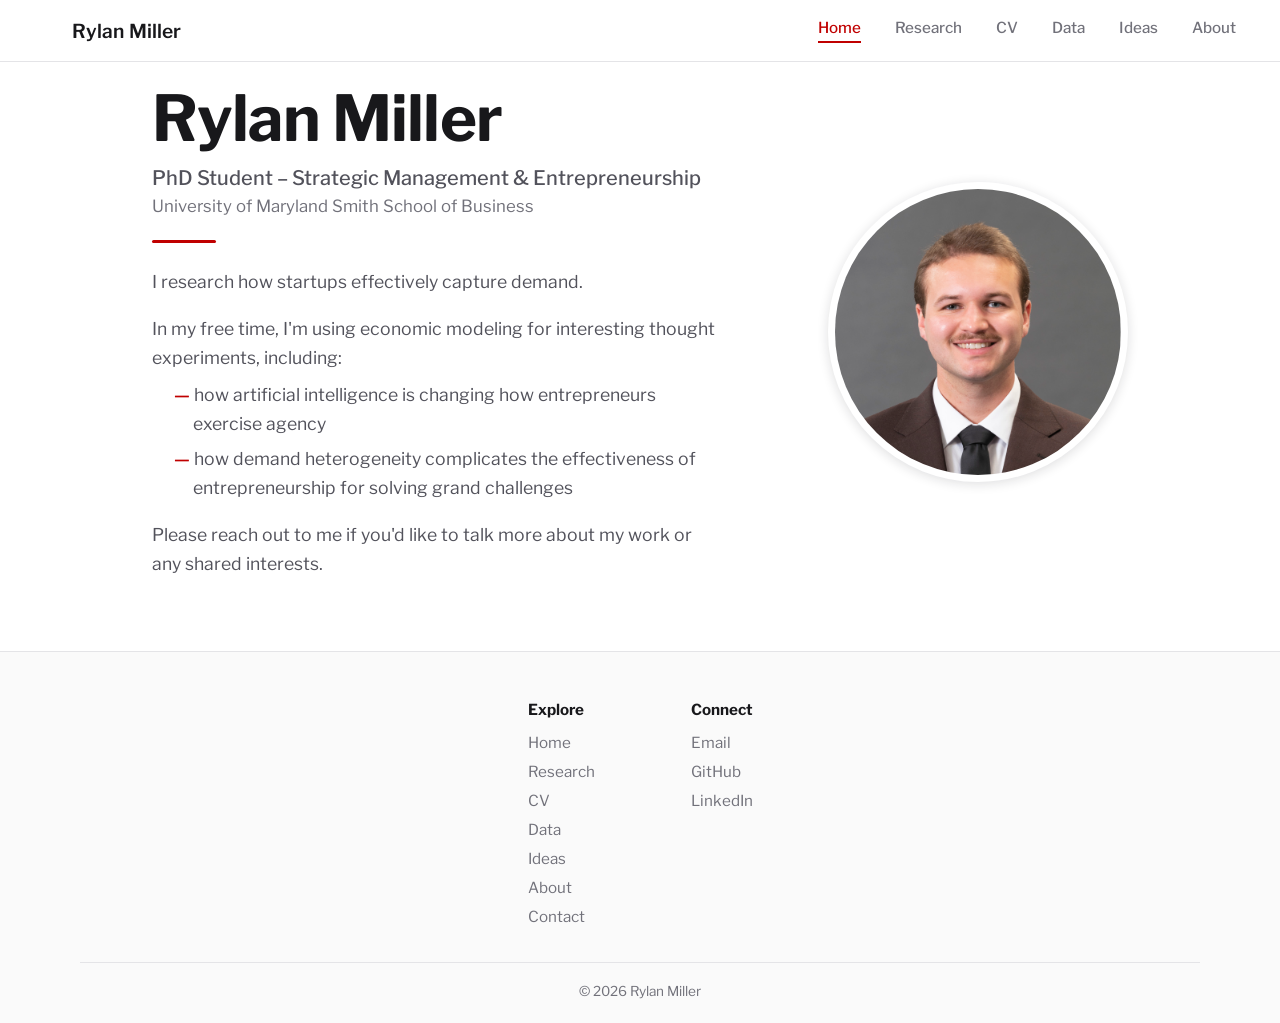
==== index.html @ c8d2438f "Switch to Libre Franklin; CV status lines as sub-bullets (web + PDF)" ====
<!DOCTYPE html>
<html lang="en">
<head>
  <meta charset="UTF-8">
  <meta name="viewport" content="width=device-width, initial-scale=1.0">
  <title>Rylan Miller</title>
  <link rel="preconnect" href="https://fonts.googleapis.com">
  <link rel="preconnect" href="https://fonts.gstatic.com" crossorigin>
  <link href="https://fonts.googleapis.com/css2?family=Libre+Franklin:ital,wght@0,400;0,500;0,600;0,700;1,400;1,500&display=swap" rel="stylesheet">
  <link rel="stylesheet" href="styles.css?v=7">
</head>
<body>
  <header class="site-header">
    <a class="brand" href="index.html">Rylan Miller</a>
    <nav class="nav">
      <a href="index.html" class="active">Home</a>
      <a href="research.html">Research</a>
      <a href="cv.html">CV</a>
      <a href="data.html">Data</a>
      <a href="ideas.html">Ideas</a>
      <a href="about.html">About</a>
    </nav>
  </header>

  <main class="hero">
    <div class="hero-left">
      <h1 class="name">Rylan Miller</h1>
      <div class="title-block">
        <p class="title">PhD Student &ndash; Strategic Management &amp; Entrepreneurship</p>
        <p class="affiliation">University of Maryland Smith School of Business</p>
        <hr class="divider">
      </div>
      <p class="intro">
        I research how startups effectively capture demand.
      </p>
      <p class="intro">In my free time, I'm using economic modeling for interesting thought experiments, including:</p>
      <ul class="intro-list">
        <li>how artificial intelligence is changing how entrepreneurs exercise agency</li>
        <li>how demand heterogeneity complicates the effectiveness of entrepreneurship for solving grand challenges</li>
      </ul>
      <p class="intro">
        Please reach out to me if you'd like to talk more about my work or any shared interests.
      </p>
    </div>

    <div class="hero-right">
      <div class="portrait-ring">
        <img src="assets/headshot.jpg" alt="Portrait of Rylan Miller" class="portrait">
      </div>
    </div>
  </main>

  <footer class="site-footer">
    <div class="footer-inner">
      <nav class="footer-cols" aria-label="Footer">
        <div class="footer-col">
          <h3>Explore</h3>
          <a href="index.html">Home</a>
          <a href="research.html">Research</a>
          <a href="cv.html">CV</a>
          <a href="data.html">Data</a>
          <a href="ideas.html">Ideas</a>
          <a href="about.html">About</a>
          <a href="about.html#contact">Contact</a>
        </div>
        <div class="footer-col">
          <h3>Connect</h3>
          <a href="mailto:rylan@umd.edu">Email</a>
          <a href="https://github.com/rylanmiller25" target="_blank" rel="noopener noreferrer">GitHub</a>
          <a href="https://www.linkedin.com/in/miller-rylan/" target="_blank" rel="noopener noreferrer">LinkedIn</a>
        </div>
      </nav>
    </div>
    <div class="footer-bottom">© 2026 Rylan Miller</div>
  </footer>
</body>
</html>
---- styles.css ----
/* ── Rylan Miller portfolio — light / zinc palette, red accent ────────────── */
/* Zinc grays + the red (#C00000) used in Rylan's slide decks,                 */
/* with Libre Franklin throughout.                                              */
:root {
  --bg:           #ffffff;   /* page background: white */
  --surface:      #fafafa;   /* subtle off-white (zinc-50) */
  --header-bg:    #ffffff;   /* header background */
  --text:         #18181b;   /* primary text (zinc-900) */
  --text-soft:    #52525b;   /* body text (zinc-600) */
  --muted:        #71717a;   /* muted text (zinc-500) */
  --border:       #e4e4e7;   /* hairline dividers / borders (zinc-200) */

  --accent:       #c00000;   /* slide-deck red, legible on white */
  --accent-hover: #8f0000;   /* deep red for hover */
  --accent-soft:  #fbeaea;   /* pale red tint */

  --font-head:  "Libre Franklin", "Helvetica Neue", Helvetica, Arial, sans-serif;
  --font-body:  "Libre Franklin", "Helvetica Neue", Helvetica, Arial, sans-serif;
}

* { margin: 0; padding: 0; box-sizing: border-box; }
html, body { height: 100%; }

body {
  background: var(--bg);
  color: var(--text);
  font-family: var(--font-body);
  -webkit-font-smoothing: antialiased;
  display: flex;
  flex-direction: column;
  min-height: 100vh;
}

/* ── header ────────────────────────────────────────────────────────────────── */
.site-header {
  background: var(--header-bg);
  border-bottom: 1px solid var(--border);
  display: flex;
  align-items: center;
  justify-content: space-between;
  padding: 18px 44px;
  margin-bottom: 24px;       /* space between the header and the body */
}

.brand {
  color: var(--text);
  text-decoration: none;
  font-family: var(--font-head);
  font-size: 1.2rem;
  font-weight: 600;
  letter-spacing: 0.005em;
  padding-left: 28px;          /* indented a little from the far left */
}

.nav {
  display: flex;
  gap: 34px;
}

.nav a {
  color: var(--muted);
  text-decoration: none;
  font-size: 0.95rem;
  font-weight: 500;
  padding-bottom: 4px;
  border-bottom: 2px solid transparent;
  transition: color 0.15s ease, border-color 0.15s ease;
}

.nav a:hover { color: var(--accent); }

.nav a.active {
  color: var(--accent);
  border-bottom-color: var(--accent);   /* red underline on the current page */
}

/* ── hero (homepage body) ──────────────────────────────────────────────────── */
.hero {
  flex: 1;
  width: 100%;
  max-width: 1120px;
  margin: 0 auto;
  padding: 0 72px;
  display: flex;
  align-items: center;
  justify-content: space-between;
  gap: 72px;
}

.hero-left { max-width: 640px; }

.name {
  font-family: var(--font-head);
  font-size: 3.95rem;
  font-weight: 700;
  letter-spacing: -0.015em;
  line-height: 1.05;
  color: var(--text);
}

.title-block { width: fit-content; }

.title {
  margin-top: 14px;
  font-family: var(--font-body);
  font-size: 1.25rem;
  font-weight: 500;
  white-space: nowrap;
  color: var(--text-soft);
}

.affiliation {
  margin-top: 6px;
  font-family: var(--font-body);
  font-size: 1.05rem;
  font-weight: 400;
  white-space: nowrap;
  color: var(--muted);
}

.divider {
  border: none;
  height: 3px;
  width: 64px;                 /* short accent rule */
  background: var(--accent);
  border-radius: 2px;
  margin: 24px 0;
}

.intro {
  font-size: 1.1rem;
  line-height: 1.65;
  font-weight: 400;
  color: var(--text-soft);
  max-width: 565px;
  text-wrap: pretty;        /* avoid 1–3 word orphan lines */
}

.intro + .intro { margin-top: 18px; }

.intro-list {
  list-style: none;
  margin-top: 8px;
  padding-left: 1.25em;         /* very slight indent of the bullets */
  font-size: 1.1rem;
  line-height: 1.65;
  color: var(--text-soft);
  max-width: 565px;
  text-wrap: pretty;        /* avoid 1–3 word orphan lines */
}

.intro-list li {
  padding-left: 1.1em;
  text-indent: -1.1em;          /* hanging indent: marker at left edge */
}

.intro-list li::before {
  content: "—  ";
  color: var(--accent);         /* blue marker */
  font-weight: 600;
}

.intro-list li + li { margin-top: 6px; }

.intro-list + .intro { margin-top: 18px; }

/* ── portrait ──────────────────────────────────────────────────────────────── */
.hero-right { flex-shrink: 0; }

.portrait-ring {
  width: 300px;
  height: 300px;
  border-radius: 50%;
  border: 7px solid #ffffff;         /* white ring */
  overflow: hidden;
  background: #ffffff;
  box-shadow: 0 2px 12px rgba(24, 24, 27, 0.14);  /* soft shadow so a white ring reads on white */
}

.portrait {
  width: 100%;
  height: 100%;
  object-fit: cover;
  object-position: center 22%;       /* center the face vertically */
  transform: scale(1.05) translateX(-2.5%);  /* nudge portrait left a touch */
  display: block;
}

/* ── inner pages (about, contact) ──────────────────────────────────────────── */
.page {
  flex: 1;
  width: 100%;
  max-width: 1120px;
  margin: 0 auto;
  padding: 60px 52px;
}

.page-title {
  display: inline-block;
  font-family: var(--font-head);
  font-size: 2.6rem;
  font-weight: 700;
  letter-spacing: -0.015em;
  line-height: 1.1;
  color: var(--text);
  padding-bottom: 10px;
  border-bottom: 4px solid var(--accent);   /* thick red underline */
}

.page-lead {
  margin-top: 14px;
  font-size: 1.15rem;
  line-height: 1.6;
  color: var(--text-soft);
  max-width: 760px;
  text-wrap: pretty;        /* avoid 1–3 word orphan lines */
}

/* prose (about) */
.prose { margin-top: 28px; }
.prose p {
  font-size: 1.1rem;
  line-height: 1.7;
  color: var(--text-soft);
  max-width: 760px;
  text-wrap: pretty;        /* avoid 1–3 word orphan lines */
}
.prose p + p { margin-top: 18px; }
.prose ul {
  margin-top: 14px;
  padding-left: 1.25em;
  list-style: none;
  max-width: 760px;
}
.prose li {
  font-size: 1.1rem;
  line-height: 1.65;
  color: var(--text-soft);
  padding-left: 1.1em;
  text-indent: -1.1em;
  text-wrap: pretty;
}
.prose li::before { content: "—  "; color: var(--accent); font-weight: 600; }
.prose li + li { margin-top: 6px; }

.prose a {
  color: var(--accent);
  text-decoration: underline;
  text-underline-offset: 2px;
  transition: color 0.15s ease;
}
.prose a:hover { color: var(--accent-hover); }

/* contact links with icons */
.contact-list {
  margin-top: 40px;
  display: flex;
  flex-direction: column;
  gap: 18px;
}

.contact-link {
  display: inline-flex;
  align-items: center;
  gap: 16px;
  text-decoration: none;
  width: fit-content;
}

.contact-icon {
  width: 48px;
  height: 48px;
  border-radius: 50%;
  border: 1px solid var(--border);
  background: #ffffff;
  display: flex;
  align-items: center;
  justify-content: center;
  color: var(--text-soft);
  flex-shrink: 0;
  transition: border-color 0.15s ease, background 0.15s ease, color 0.15s ease;
}

.contact-icon svg { width: 22px; height: 22px; fill: currentColor; display: block; }

.contact-label {
  font-size: 1.05rem;
  font-weight: 600;
  color: var(--text);
  transition: color 0.15s ease;
}

.contact-label .sub {
  display: block;
  font-size: 0.9rem;
  font-weight: 400;
  color: var(--muted);
  transition: color 0.15s ease;
}

.contact-link:hover .contact-icon {
  border-color: var(--accent);
  background: var(--accent-soft);
  color: var(--accent);
}

.contact-link:hover .contact-label,
.contact-link:hover .contact-label .sub { color: var(--accent); }

/* single-line handle (keeps each contact link on one line) */
.contact-handle {
  font-size: 0.85rem;
  font-weight: 500;
  color: var(--text-soft);
  white-space: nowrap;
  transition: color 0.15s ease;
}
.contact-link:hover .contact-handle { color: var(--accent); }

/* about page: long red rule + left contact rail + right body */
.section-rule {
  border: none;
  height: 2px;
  background: var(--accent);              /* long red line */
  width: 100%;                            /* spans the full row, ending flush with the photo */
  margin: 0 0 40px 0;
}

.about-cols {
  display: flex;
  align-items: stretch;
}

.contact-aside {
  flex: 0 0 330px;
  background: #f4f4f5;                 /* light gray (zinc-100) */
  border-right: 2px solid #d4d4d8;     /* hard outline separating contact from body */
  padding: 26px 28px;
}
.about-body {
  flex: 1;
  max-width: 760px;
  padding-left: 48px;
}

/* About text + photo side by side inside the body column */
.about-body {
  display: flex;
  align-items: stretch;            /* photo column matches the text column's height */
  gap: 36px;
}
.about-text { flex: 1; min-width: 0; }
.about-photo {
  flex: 0 0 340px;
  margin: 0;
}
.about-photo img {
  display: block;
  width: 100%;
  height: 100%;
  object-fit: cover;               /* fill the column; trims night sky off the top first */
  object-position: 50% 100%;
  border-radius: 10px;
  box-shadow: 0 6px 20px rgba(24, 24, 27, 0.14);
}

/* compact contact rail on the About page */
.contact-aside { flex-basis: 250px; padding: 22px 22px; }
.contact-aside .contact-heading { font-size: 1.3rem; padding-bottom: 5px; }
.contact-aside .contact-list { margin-top: 18px; gap: 12px; }
.contact-aside .contact-link { gap: 10px; }
.contact-aside .contact-icon { width: 34px; height: 34px; }
.contact-aside .contact-icon svg { width: 16px; height: 16px; }
.contact-aside .contact-handle { font-size: 0.78rem; }

/* not enough room for three columns: photo drops under the text */
@media (max-width: 1080px) {
  .about-body { flex-direction: column; gap: 28px; }
  .about-photo { flex: none; width: 100%; max-width: 360px; margin: 0; }
  .about-photo img { height: auto; aspect-ratio: 4 / 5; }
}

.contact-heading {
  display: inline-block;
  font-family: var(--font-head);
  font-size: 1.6rem;
  font-weight: 700;
  letter-spacing: -0.01em;
  color: var(--text);
  padding-bottom: 7px;
  border-bottom: 3px solid var(--accent);   /* slightly thinner red underline */
}

.contact-aside .contact-list { margin-top: 22px; }
.contact-aside .contact-label .sub { font-size: 0.82rem; word-break: break-word; }

/* ── footer (all pages) ────────────────────────────────────────────────────── */
.site-footer {
  background: var(--surface);
  border-top: 1px solid var(--border);
  padding: 48px 44px 24px;
  margin-top: 72px;          /* always keep space between body content and footer */
}

.footer-inner {
  max-width: 1120px;
  margin: 0 auto;
  display: flex;
  justify-content: center;
  gap: 48px;
  flex-wrap: wrap;
}

.footer-brand { max-width: 300px; }

.footer-name {
  font-family: var(--font-head);
  font-size: 1.2rem;
  font-weight: 700;
  color: var(--text);
}

.footer-tag {
  margin-top: 8px;
  color: var(--muted);
  font-size: 0.92rem;
  line-height: 1.55;
}

.footer-cols {
  display: flex;
  gap: 96px;
  justify-content: center;
  flex-wrap: wrap;
}

.footer-col {
  display: flex;
  flex-direction: column;
  gap: 10px;
}

.footer-col h3 {
  font-size: 0.95rem;
  font-weight: 700;            /* category in bold */
  color: var(--text);
  margin-bottom: 4px;
}

.footer-col a {
  color: var(--muted);
  text-decoration: none;
  font-size: 0.95rem;
  transition: color 0.15s ease;
}
.footer-col a:hover { color: var(--accent); }

.footer-bottom {
  max-width: 1120px;
  margin: 36px auto 0;
  padding-top: 20px;
  border-top: 1px solid var(--border);
  color: var(--muted);
  font-size: 0.85rem;
  text-align: center;
}

/* ── CV page ───────────────────────────────────────────────────────────────── */
.cv { max-width: 880px; }
.cv-head {
  display: flex;
  align-items: flex-end;
  justify-content: space-between;
  gap: 20px;
  flex-wrap: wrap;
  margin-bottom: 12px;
}
.cv-download {
  display: inline-flex;
  align-items: center;
  gap: 8px;
  padding: 10px 18px;
  border: 1.5px solid var(--accent);
  border-radius: 8px;
  color: var(--accent);
  font-size: 0.95rem;
  font-weight: 600;
  text-decoration: none;
  transition: background 0.15s ease, color 0.15s ease;
}
.cv-download svg { width: 18px; height: 18px; }
.cv-download:hover { background: var(--accent); color: #ffffff; }

.cv-section { margin-top: 40px; }
.cv-section h2 {
  font-family: var(--font-head);
  font-size: 1.45rem;
  font-weight: 600;
  color: var(--text);
  padding-bottom: 8px;
  border-bottom: 1px solid var(--border);
  margin-bottom: 16px;
}
.cv-row {
  display: flex;
  justify-content: space-between;
  align-items: baseline;
  gap: 24px;
  font-size: 1.02rem;
  line-height: 1.6;
  color: var(--text-soft);
}
.cv-row + .cv-row, .cv-sub + .cv-row { margin-top: 14px; }
.cv-row strong, .cv-line strong { color: var(--text); font-weight: 600; }
.cv-date { flex-shrink: 0; color: var(--muted); font-size: 0.95rem; white-space: nowrap; }
.cv-sub {
  margin-top: 6px;
  padding-left: 16px;
  font-size: 1rem;
  line-height: 1.55;
  color: var(--text-soft);
}
.cv-line {
  font-size: 1.02rem;
  line-height: 1.6;
  color: var(--text-soft);
}
.cv-line + .cv-line { margin-top: 10px; }
.cv-list {
  list-style: none;
  counter-reset: cv;
}
.cv-list li {
  counter-increment: cv;
  position: relative;
  padding-left: 2.2em;
  font-size: 1.02rem;
  line-height: 1.6;
  color: var(--text-soft);
  text-wrap: pretty;
}
.cv-list li + li { margin-top: 12px; }
.cv-list li::before {
  content: "[" counter(cv) "]";
  position: absolute;
  left: 0;
  color: var(--accent);
  font-weight: 600;
}
/* status line under each paper: small indented bullet */
.cv-list .cv-status { list-style: none; margin-top: 4px; padding-left: 1.1em; }
.cv-list .cv-status li {
  counter-increment: none;
  padding-left: 1em;
  font-size: 0.96rem;
  color: var(--muted);
}
.cv-list .cv-status li::before {
  content: "•";
  left: 0;
  color: var(--muted);
  font-weight: 400;
}
.cv-list .cv-status li + li { margin-top: 2px; }

@media (max-width: 600px) {
  .cv-row { flex-direction: column; gap: 2px; }
}

/* ── portfolio project grid ────────────────────────────────────────────────── */
.portfolio-headline {
  font-family: var(--font-head);
  font-size: 2.6rem;
  font-weight: 700;
  letter-spacing: -0.02em;
  line-height: 1.12;
  color: var(--text);
  text-align: center;
  text-wrap: balance;                 /* balanced headline, no hangers */
  max-width: 720px;
  margin: 0 auto 48px;
}

.project-grid {
  max-width: 760px;
  margin: 0 auto;
  display: grid;
  grid-template-columns: repeat(2, 1fr);
  gap: 32px;
}

.project-card {
  aspect-ratio: 1 / 1;
  border: 1.5px solid #18181b;        /* thin black outline (unhovered) */
  border-radius: 16px;
  padding: 30px;
  background: #ffffff;
  display: flex;
  flex-direction: column;
  justify-content: center;
  text-decoration: none;
  transition: transform 0.18s ease, box-shadow 0.18s ease;
}

.project-card:hover {
  transform: scale(1.03);             /* grow slightly */
  box-shadow: 0 0 0 2.5px #18181b,    /* thicker black highlight */
              0 10px 28px rgba(0, 0, 0, 0.12);
}

.project-icon {
  width: 54px;
  height: 54px;
  margin-bottom: 18px;
}
.project-icon svg { width: 100%; height: 100%; display: block; }

.project-name {
  font-family: var(--font-head);
  font-size: 1.7rem;
  font-weight: 700;
  color: #18181b;                     /* black */
  letter-spacing: -0.01em;
  text-wrap: pretty;
}

.project-rule {
  display: block;
  width: 52px;
  height: 3px;
  background: var(--accent);          /* red line between title and blurb */
  border-radius: 2px;
  margin: 14px 0 16px;
}

.project-blurb {
  font-size: 0.98rem;
  line-height: 1.55;
  color: var(--text-soft);
  text-wrap: pretty;                  /* no hangers */
}

/* ── project subpage: explainer card with Non-technical / Technical toggle ──── */
.explainer {
  max-width: 860px;
  margin: 32px auto 0;                 /* space between the page title and the card */
  background: #f4f4f5;                 /* slightly darker than the white page */
  border: 1px solid var(--border);
  border-radius: 20px;
  overflow: hidden;                    /* clip the toggle corners to the rounded card */
}

/* hidden radios drive the toggle (CSS-only, no JS) */
.explainer > input { position: absolute; opacity: 0; pointer-events: none; }

.explainer-toggle { display: flex; }

.toggle-half {
  flex: 1;
  text-align: center;
  padding: 15px 12px;
  font-size: 1rem;
  font-weight: 600;
  color: var(--text-soft);
  background: #e4e4e7;                 /* non-toggled half (lighter) */
  cursor: pointer;
  user-select: none;
  transition: background 0.15s ease, color 0.15s ease;
}
.toggle-half + .toggle-half { border-left: 1px solid #d4d4d8; }

/* toggled (active) half: darker, brand red */
#mode-nontech:checked ~ .explainer-toggle label[for="mode-nontech"],
#mode-tech:checked ~ .explainer-toggle label[for="mode-tech"] {
  background: rgba(63, 63, 70, 0.78);  /* dark grey active half, more see-through */
  color: #ffffff;
}

.explainer-body { padding: 32px 36px 36px; }

/* show the panel whose radio is checked */
.explainer .panel { display: none; }
#mode-nontech:checked ~ .explainer-body .panel-nontech { display: block; }
#mode-tech:checked ~ .explainer-body .panel-tech { display: block; }

.panel p {
  font-size: 1.1rem;
  line-height: 1.7;
  color: var(--text-soft);
  max-width: 720px;
  text-wrap: pretty;
}
.panel p + p { margin-top: 16px; }

.explainer-body a {
  color: var(--accent);
  text-decoration: underline;
  text-underline-offset: 2px;
  transition: color 0.15s ease;
}
.explainer-body a:hover { color: var(--accent-hover); }

.formula {
  font-family: ui-monospace, "SF Mono", Menlo, monospace;
  font-size: 0.95rem;
  color: var(--text);
}

/* figure block (technical panel) */
.figure { margin-top: 26px; max-width: 720px; }
.figure img {
  display: block;
  width: 100%;
  height: auto;
  border: 1px solid var(--border);
  border-radius: 12px;
  background: #ffffff;
}
.figure figcaption {
  margin-top: 10px;
  font-size: 0.92rem;
  line-height: 1.5;
  color: #3f3f46;                      /* darker than before, for readability */
  text-wrap: pretty;
}

/* shared results/figures (always visible, regardless of toggle) */
.explainer-figures {
  margin-top: 30px;
  padding-top: 26px;
  border-top: 1px solid #e0e0e3;
}
.figures-heading {
  display: inline-block;
  font-family: var(--font-head);
  font-size: 1.2rem;
  font-weight: 700;
  color: var(--text);
  padding-bottom: 6px;
  border-bottom: 3px solid var(--accent);
}
.figures-link { margin-top: 22px; }
.figures-link a { font-weight: 500; }

/* subpage back link spacing */
.back-nav { margin-top: 0; margin-bottom: 16px; }   /* sit closer under the header */

/* subpage section heading + numbered steps */
.subhead {
  display: inline-block;
  font-family: var(--font-head);
  font-size: 1.35rem;
  font-weight: 700;
  color: var(--text);
  padding-bottom: 6px;
  border-bottom: 3px solid var(--accent);
  margin-top: 40px;
}
.steps {
  margin-top: 18px;
  padding-left: 0;
  list-style: none;
  counter-reset: step;
  max-width: 720px;
}
.steps li {
  position: relative;
  padding-left: 46px;
  margin-bottom: 16px;
  font-size: 1.08rem;
  line-height: 1.55;
  color: var(--text-soft);
  text-wrap: pretty;
}
.steps li::before {
  counter-increment: step;
  content: counter(step);
  position: absolute;
  left: 0;
  top: -2px;
  width: 30px;
  height: 30px;
  border-radius: 50%;
  background: var(--accent-soft);
  color: var(--accent);
  font-weight: 700;
  font-size: 0.95rem;
  display: flex;
  align-items: center;
  justify-content: center;
}

/* ── beta overview cards ──────────────────────────────────────────────────── */
.beta-cards {
  display: grid;
  grid-template-columns: repeat(2, 1fr);
  gap: 24px;
  margin-top: 32px;
  max-width: 760px;
}

.beta-card {
  border: 1.5px solid var(--border);
  border-radius: 16px;
  padding: 28px;
  background: #ffffff;
  text-decoration: none;
  display: flex;
  flex-direction: column;
  gap: 10px;
  transition: border-color 0.15s ease, box-shadow 0.15s ease;
}

.beta-card:hover {
  border-color: var(--accent);
  box-shadow: 0 4px 16px rgba(192, 0, 0, 0.1);
}

.beta-card-label {
  font-size: 0.78rem;
  font-weight: 700;
  letter-spacing: 0.08em;
  text-transform: uppercase;
  color: var(--accent);
}

.beta-card-title {
  font-family: var(--font-head);
  font-size: 1.3rem;
  font-weight: 700;
  color: var(--text);
  letter-spacing: -0.01em;
}

.beta-card-desc {
  font-size: 0.97rem;
  line-height: 1.55;
  color: var(--text-soft);
  text-wrap: pretty;
}

/* ── setup form ──────────────────────────────────────────────────────────── */
.setup-form {
  margin-top: 32px;
  max-width: 640px;
}

.form-group { margin-top: 22px; }

.form-label {
  display: block;
  font-size: 0.92rem;
  font-weight: 600;
  color: var(--text);
  margin-bottom: 7px;
}

.form-hint {
  display: block;
  font-size: 0.83rem;
  color: var(--muted);
  margin-top: -4px;
  margin-bottom: 7px;
}

.form-input,
.form-select,
.form-textarea {
  width: 100%;
  padding: 10px 14px;
  background: #ffffff;
  border: 1.5px solid var(--border);
  border-radius: 8px;
  font-family: var(--font-body);
  font-size: 0.97rem;
  color: var(--text);
  outline: none;
  transition: border-color 0.15s ease;
  appearance: none;
  -webkit-appearance: none;
}

.form-input:focus,
.form-select:focus,
.form-textarea:focus { border-color: var(--accent); }

.form-textarea {
  resize: vertical;
  min-height: 80px;
  line-height: 1.55;
}

.form-select-wrap { position: relative; }

.form-select-wrap::after {
  content: "▾";
  position: absolute;
  right: 14px;
  top: 50%;
  transform: translateY(-50%);
  color: var(--muted);
  pointer-events: none;
  font-size: 0.9rem;
}

.form-row {
  display: grid;
  grid-template-columns: 1fr 1fr;
  gap: 16px;
}

.radio-group {
  display: flex;
  gap: 12px;
  margin-top: 2px;
}

.radio-option {
  flex: 1;
  border: 1.5px solid var(--border);
  border-radius: 8px;
  padding: 10px 14px;
  display: flex;
  align-items: center;
  gap: 8px;
  font-size: 0.95rem;
  color: var(--text-soft);
  cursor: default;
}

.radio-option.selected {
  border-color: var(--accent);
  background: var(--accent-soft);
  color: var(--accent);
  font-weight: 600;
}

.radio-dot {
  width: 16px;
  height: 16px;
  border-radius: 50%;
  border: 2px solid currentColor;
  flex-shrink: 0;
  display: flex;
  align-items: center;
  justify-content: center;
}

.radio-option.selected .radio-dot::after {
  content: "";
  display: block;
  width: 8px;
  height: 8px;
  border-radius: 50%;
  background: var(--accent);
}

.form-actions {
  margin-top: 36px;
  display: flex;
  align-items: center;
  gap: 16px;
}

.btn-primary {
  padding: 12px 28px;
  background: var(--accent);
  color: #ffffff;
  border: none;
  border-radius: 8px;
  font-family: var(--font-body);
  font-size: 1rem;
  font-weight: 600;
  cursor: pointer;
  transition: background 0.15s ease;
}

.btn-primary:hover { background: var(--accent-hover); }

.btn-secondary {
  padding: 12px 20px;
  background: transparent;
  color: var(--text-soft);
  border: 1.5px solid var(--border);
  border-radius: 8px;
  font-family: var(--font-body);
  font-size: 1rem;
  font-weight: 500;
  cursor: pointer;
}

/* ── presence candidate / deck view ─────────────────────────────────────── */
.candidate-banner {
  background: var(--surface);
  border: 1px solid var(--border);
  border-radius: 12px;
  padding: 16px 22px;
  display: flex;
  align-items: center;
  justify-content: space-between;
  gap: 24px;
  margin-top: 28px;
  max-width: 900px;
}

.candidate-context {
  font-size: 0.93rem;
  color: var(--text-soft);
  line-height: 1.5;
}

.candidate-context strong {
  color: var(--text);
  font-weight: 600;
}

.countdown {
  display: flex;
  align-items: center;
  gap: 10px;
  background: var(--accent-soft);
  border: 1.5px solid var(--accent);
  border-radius: 8px;
  padding: 8px 16px;
  flex-shrink: 0;
}

.countdown-label {
  font-size: 0.8rem;
  font-weight: 700;
  color: var(--accent);
  text-transform: uppercase;
  letter-spacing: 0.06em;
}

.countdown-time {
  font-family: ui-monospace, "SF Mono", Menlo, monospace;
  font-size: 1.4rem;
  font-weight: 700;
  color: var(--accent);
  letter-spacing: 0.03em;
}

.slide-deck {
  margin-top: 28px;
  max-width: 900px;
}

.slide {
  border: 1.5px solid var(--border);
  border-radius: 14px;
  background: #ffffff;
  overflow: hidden;
  margin-bottom: 20px;
}

.slide-header {
  background: var(--text);
  padding: 10px 22px;
  display: flex;
  align-items: center;
  justify-content: space-between;
}

.slide-num {
  font-size: 0.76rem;
  font-weight: 600;
  color: rgba(255,255,255,0.5);
  letter-spacing: 0.08em;
  text-transform: uppercase;
}

.slide-tag {
  font-size: 0.73rem;
  font-weight: 700;
  color: var(--accent);
  letter-spacing: 0.06em;
  text-transform: uppercase;
}

.slide-body { padding: 28px 32px 32px; }

.slide-title {
  font-family: var(--font-head);
  font-size: 1.45rem;
  font-weight: 700;
  color: var(--text);
  letter-spacing: -0.01em;
  margin-bottom: 16px;
  text-wrap: pretty;
}

.slide-body p {
  font-size: 1rem;
  line-height: 1.6;
  color: var(--text-soft);
  text-wrap: pretty;
}

.slide-body ul {
  list-style: none;
  padding-left: 0;
  margin-top: 10px;
}

.slide-body ul li {
  padding-left: 1.2em;
  text-indent: -1.2em;
  font-size: 1rem;
  line-height: 1.6;
  color: var(--text-soft);
  text-wrap: pretty;
}

.slide-body ul li + li { margin-top: 6px; }

.slide-body ul li::before {
  content: "— ";
  color: var(--accent);
  font-weight: 600;
}

.slide-cols {
  display: grid;
  grid-template-columns: 1fr 1fr;
  gap: 20px;
  margin-top: 14px;
}

.slide-col-head {
  font-size: 0.82rem;
  font-weight: 700;
  text-transform: uppercase;
  letter-spacing: 0.07em;
  color: var(--accent);
  margin-bottom: 8px;
}

.slide-highlight {
  background: var(--accent-soft);
  border-left: 3px solid var(--accent);
  padding: 12px 16px;
  border-radius: 0 8px 8px 0;
  margin-top: 14px;
}

.slide-highlight p {
  font-size: 1rem !important;
  font-weight: 600;
  color: var(--text) !important;
}

.record-panel {
  margin-top: 36px;
  max-width: 900px;
  border: 2px dashed var(--border);
  border-radius: 14px;
  padding: 40px 32px;
  display: flex;
  flex-direction: column;
  align-items: center;
  gap: 14px;
  background: var(--surface);
  text-align: center;
}

.record-icon {
  width: 52px;
  height: 52px;
  background: var(--accent-soft);
  border-radius: 50%;
  display: flex;
  align-items: center;
  justify-content: center;
}

.record-icon svg {
  width: 26px;
  height: 26px;
  stroke: var(--accent);
  fill: none;
  stroke-width: 2;
  stroke-linecap: round;
  stroke-linejoin: round;
}

.record-title {
  font-family: var(--font-head);
  font-size: 1.2rem;
  font-weight: 700;
  color: var(--text);
}

.record-desc {
  font-size: 0.95rem;
  line-height: 1.55;
  color: var(--text-soft);
  max-width: 420px;
  text-wrap: pretty;
}

.record-btn {
  margin-top: 6px;
  padding: 12px 32px;
  background: var(--accent);
  color: #ffffff;
  border: none;
  border-radius: 8px;
  font-family: var(--font-body);
  font-size: 1rem;
  font-weight: 600;
  cursor: not-allowed;
  opacity: 0.6;
}

/* ── panel exam screen ───────────────────────────────────────────────────── */
.exam-screen {
  flex: 1;
  display: flex;
  align-items: stretch;
}

.exam-main {
  flex: 1;
  padding: 36px 40px 48px;
  background: var(--bg);
  border-right: 1px solid var(--border);
  min-height: 600px;
}

.exam-meta {
  font-size: 0.8rem;
  font-weight: 600;
  text-transform: uppercase;
  letter-spacing: 0.08em;
  color: var(--muted);
  margin-bottom: 20px;
}

.exam-meta span { color: var(--accent); }

.exam-question-box {
  background: var(--surface);
  border: 1px solid var(--border);
  border-radius: 12px;
  padding: 22px 26px;
  margin-bottom: 28px;
}

.exam-question-label {
  font-size: 0.78rem;
  font-weight: 700;
  text-transform: uppercase;
  letter-spacing: 0.08em;
  color: var(--muted);
  margin-bottom: 12px;
}

.exam-question-text {
  font-size: 1.02rem;
  line-height: 1.65;
  color: var(--text);
  text-wrap: pretty;
}

.exam-answer-label {
  font-size: 0.78rem;
  font-weight: 700;
  text-transform: uppercase;
  letter-spacing: 0.08em;
  color: var(--muted);
  margin-bottom: 10px;
}

.exam-textarea {
  width: 100%;
  min-height: 220px;
  border: 1.5px solid var(--border);
  border-radius: 10px;
  padding: 14px 16px;
  font-family: var(--font-body);
  font-size: 0.97rem;
  line-height: 1.65;
  color: var(--text);
  background: #ffffff;
  resize: vertical;
  outline: none;
}

.exam-textarea:focus { border-color: var(--accent); }

.exam-footer {
  margin-top: 20px;
  display: flex;
  justify-content: flex-end;
  gap: 12px;
}

/* chat panel */
.chat-panel {
  flex: 0 0 360px;
  display: flex;
  flex-direction: column;
  background: var(--surface);
  min-height: 600px;
}

.chat-panel-header {
  padding: 15px 18px;
  background: #ffffff;
  border-bottom: 1px solid var(--border);
  display: flex;
  align-items: center;
  gap: 10px;
}

.chat-panel-title {
  font-size: 0.9rem;
  font-weight: 700;
  color: var(--text);
}

.chat-panel-badge {
  font-size: 0.71rem;
  font-weight: 700;
  letter-spacing: 0.06em;
  text-transform: uppercase;
  color: var(--accent);
  background: var(--accent-soft);
  padding: 2px 8px;
  border-radius: 99px;
}

.chat-messages {
  flex: 1;
  padding: 16px;
  display: flex;
  flex-direction: column;
  gap: 14px;
}

.chat-msg { display: flex; flex-direction: column; gap: 4px; }

.chat-msg-role {
  font-size: 0.71rem;
  font-weight: 700;
  text-transform: uppercase;
  letter-spacing: 0.07em;
  color: var(--muted);
}

.chat-msg.user .chat-msg-role { color: var(--accent); }

.chat-bubble {
  padding: 10px 14px;
  border-radius: 10px;
  font-size: 0.9rem;
  line-height: 1.55;
  color: var(--text);
  text-wrap: pretty;
}

.chat-msg.user .chat-bubble {
  background: var(--accent-soft);
  border: 1px solid rgba(192, 0, 0, 0.2);
}

.chat-msg.ai .chat-bubble {
  background: #ffffff;
  border: 1px solid var(--border);
}

.chat-input-area {
  padding: 12px 14px;
  background: #ffffff;
  border-top: 1px solid var(--border);
  display: flex;
  gap: 8px;
  align-items: center;
}

.chat-input {
  flex: 1;
  border: 1.5px solid var(--border);
  border-radius: 8px;
  padding: 9px 12px;
  font-family: var(--font-body);
  font-size: 0.88rem;
  color: var(--text);
  background: #ffffff;
  outline: none;
}

.chat-send-btn {
  width: 34px;
  height: 34px;
  background: var(--accent);
  border: none;
  border-radius: 8px;
  cursor: pointer;
  display: flex;
  align-items: center;
  justify-content: center;
  flex-shrink: 0;
}

.chat-send-btn svg {
  width: 15px;
  height: 15px;
  fill: #ffffff;
}

/* ── panel analytics ─────────────────────────────────────────────────────── */
.stat-cards {
  display: grid;
  grid-template-columns: repeat(4, 1fr);
  gap: 16px;
  margin-top: 28px;
  max-width: 900px;
}

.stat-card {
  background: #ffffff;
  border: 1.5px solid var(--border);
  border-radius: 12px;
  padding: 18px 20px;
}

.stat-card-num {
  font-family: var(--font-head);
  font-size: 2rem;
  font-weight: 700;
  color: var(--text);
  letter-spacing: -0.02em;
  line-height: 1;
}

.stat-card-label {
  margin-top: 6px;
  font-size: 0.83rem;
  color: var(--muted);
  line-height: 1.4;
  text-wrap: pretty;
}

.analytics-table {
  width: 100%;
  max-width: 900px;
  border-collapse: collapse;
  margin-top: 24px;
}

.analytics-table th {
  text-align: left;
  font-size: 0.78rem;
  font-weight: 700;
  text-transform: uppercase;
  letter-spacing: 0.07em;
  color: var(--muted);
  padding: 10px 14px;
  border-bottom: 2px solid var(--border);
}

.analytics-table td {
  padding: 12px 14px;
  font-size: 0.93rem;
  color: var(--text-soft);
  border-bottom: 1px solid var(--border);
  vertical-align: middle;
}

.analytics-table tr:last-child td { border-bottom: none; }

.analytics-table .td-name {
  font-weight: 600;
  color: var(--text);
}

.score-bar-wrap {
  display: flex;
  align-items: center;
  gap: 10px;
}

.score-bar {
  width: 100px;
  height: 7px;
  background: var(--border);
  border-radius: 4px;
  overflow: hidden;
}

.score-fill {
  height: 100%;
  border-radius: 4px;
  background: var(--accent);
}

.score-fill.low  { background: #dc2626; }
.score-fill.mid  { background: #f59e0b; }
.score-fill.high { background: var(--accent); }

.score-num {
  font-weight: 700;
  font-size: 0.9rem;
  color: var(--text);
  white-space: nowrap;
  min-width: 32px;
}

.score-tag {
  font-size: 0.73rem;
  font-weight: 700;
  text-transform: uppercase;
  letter-spacing: 0.05em;
  padding: 2px 9px;
  border-radius: 99px;
  white-space: nowrap;
}

.score-tag.leverage  { background: var(--accent-soft); color: var(--accent); }
.score-tag.mixed     { background: #fef3c7; color: #92400e; }
.score-tag.reliance  { background: #fee2e2; color: #b91c1c; }

.transcript-example {
  margin-top: 10px;
  max-width: 900px;
  background: var(--surface);
  border: 1px solid var(--border);
  border-radius: 12px;
  overflow: hidden;
}

.transcript-example + .transcript-example { margin-top: 16px; }

.transcript-example-header {
  padding: 12px 18px;
  background: #ffffff;
  border-bottom: 1px solid var(--border);
  display: flex;
  align-items: center;
  gap: 10px;
  font-size: 0.85rem;
  font-weight: 600;
  color: var(--text);
}

.transcript-example-header .score-tag { font-size: 0.69rem; }

.transcript-lines { padding: 4px 0; }

.transcript-line {
  display: grid;
  grid-template-columns: 72px 1fr;
  gap: 12px;
  padding: 9px 18px;
  border-bottom: 1px solid var(--border);
}

.transcript-line:last-child { border-bottom: none; }

.transcript-speaker {
  font-size: 0.73rem;
  font-weight: 700;
  text-transform: uppercase;
  letter-spacing: 0.05em;
  color: var(--muted);
  padding-top: 2px;
}

.transcript-line.speaker-student .transcript-speaker { color: var(--accent); }

.transcript-text {
  font-size: 0.9rem;
  line-height: 1.55;
  color: var(--text-soft);
  text-wrap: pretty;
}

/* ── responsive: beta pages ──────────────────────────────────────────────── */
@media (max-width: 820px) {
  .hero {
    flex-direction: column-reverse;
    justify-content: center;
    text-align: center;
    gap: 40px;
    padding: 48px 32px;
  }
  .divider { margin-left: auto; margin-right: auto; }
  .site-header { padding: 16px 16px; flex-direction: column; gap: 12px; }
  .brand { padding-left: 0; }
  .nav { flex-wrap: wrap; justify-content: center; gap: 10px 20px; }
  .title-block { width: auto; }
  .title, .affiliation { white-space: normal; }
  .page { padding: 48px 24px; }

  .about-cols { flex-direction: column; gap: 40px; }
  .contact-aside { flex-basis: auto; order: 2; }
  .about-body { order: 1; max-width: 100%; padding-left: 0; }
  .contact-aside { border-right: none; border-top: 2px solid #d4d4d8; }
  .section-rule { width: 100%; }

  .footer-inner { flex-direction: column; gap: 32px; }
  .footer-cols { gap: 36px; }
  .site-footer { padding: 40px 24px 24px; }

  .project-grid { grid-template-columns: 1fr; max-width: 380px; }

  .explainer-body { padding: 24px 22px 28px; }
  .toggle-half { font-size: 0.95rem; padding: 13px 10px; }

  .beta-cards { grid-template-columns: 1fr; }
  .form-row { grid-template-columns: 1fr; }
  .slide-cols { grid-template-columns: 1fr; }
  .stat-cards { grid-template-columns: repeat(2, 1fr); }
  .candidate-banner { flex-direction: column; align-items: flex-start; gap: 12px; }

  .exam-screen { flex-direction: column; }
  .exam-main { border-right: none; border-bottom: 1px solid var(--border); min-height: auto; }
  .chat-panel { flex: none; min-height: 420px; }
}
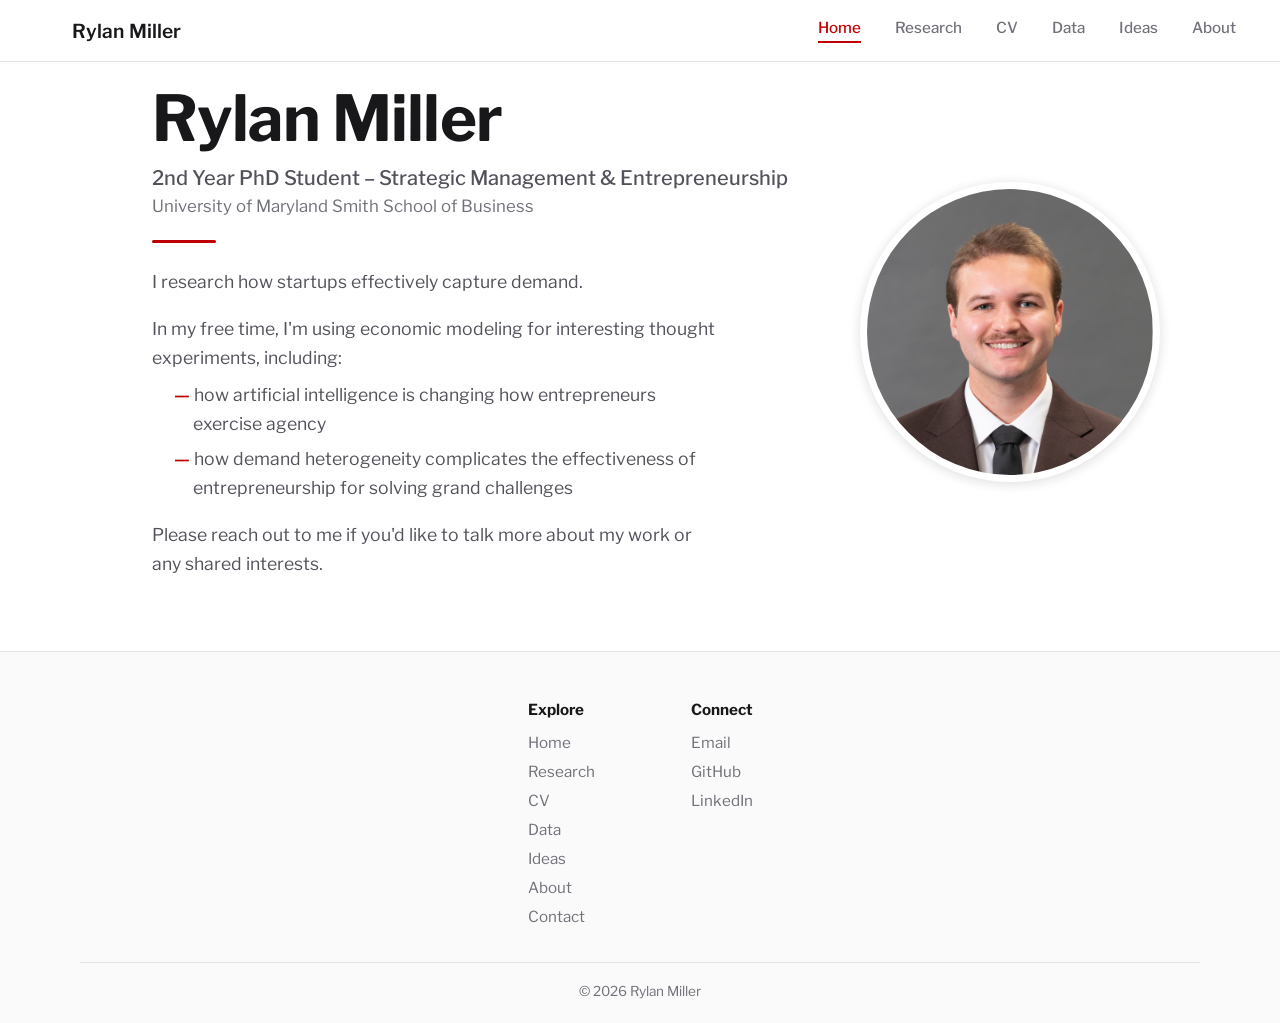
==== commit ddd22b1c: "Home: add 2nd Year to title" ====
--- a/index.html
+++ b/index.html
@@ -7,7 +7,7 @@
   <link rel="preconnect" href="https://fonts.googleapis.com">
   <link rel="preconnect" href="https://fonts.gstatic.com" crossorigin>
   <link href="https://fonts.googleapis.com/css2?family=Libre+Franklin:ital,wght@0,400;0,500;0,600;0,700;1,400;1,500&display=swap" rel="stylesheet">
-  <link rel="stylesheet" href="styles.css?v=7">
+  <link rel="stylesheet" href="styles.css?v=8">
 </head>
 <body>
   <header class="site-header">
@@ -26,7 +26,7 @@
     <div class="hero-left">
       <h1 class="name">Rylan Miller</h1>
       <div class="title-block">
-        <p class="title">PhD Student &ndash; Strategic Management &amp; Entrepreneurship</p>
+        <p class="title">2nd Year PhD Student &ndash; Strategic Management &amp; Entrepreneurship</p>
         <p class="affiliation">University of Maryland Smith School of Business</p>
         <hr class="divider">
       </div>
--- a/styles.css
+++ b/styles.css
@@ -489,6 +489,7 @@
   transition: background 0.15s ease, color 0.15s ease;
 }
 .cv-download svg { width: 18px; height: 18px; }
+.cv-actions { display: flex; gap: 10px; flex-wrap: wrap; }
 .cv-download:hover { background: var(--accent); color: #ffffff; }
 
 .cv-section { margin-top: 40px; }
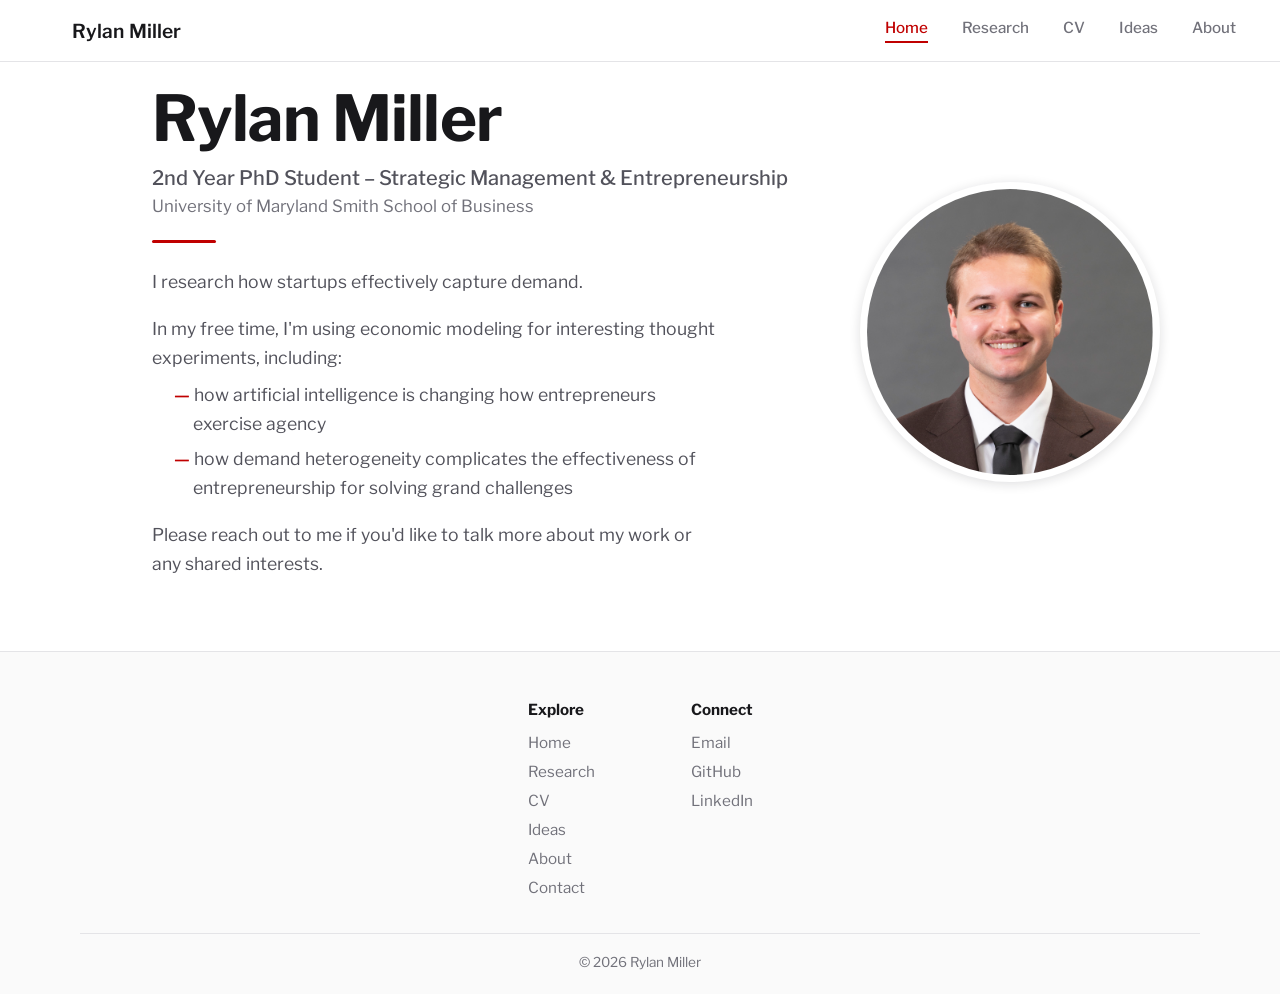
==== commit 18358d88: "Remove Data tab" ====
--- a/index.html
+++ b/index.html
@@ -7,7 +7,7 @@
   <link rel="preconnect" href="https://fonts.googleapis.com">
   <link rel="preconnect" href="https://fonts.gstatic.com" crossorigin>
   <link href="https://fonts.googleapis.com/css2?family=Libre+Franklin:ital,wght@0,400;0,500;0,600;0,700;1,400;1,500&display=swap" rel="stylesheet">
-  <link rel="stylesheet" href="styles.css?v=8">
+  <link rel="stylesheet" href="styles.css?v=10">
 </head>
 <body>
   <header class="site-header">
@@ -16,7 +16,6 @@
       <a href="index.html" class="active">Home</a>
       <a href="research.html">Research</a>
       <a href="cv.html">CV</a>
-      <a href="data.html">Data</a>
       <a href="ideas.html">Ideas</a>
       <a href="about.html">About</a>
     </nav>
@@ -58,7 +57,6 @@
           <a href="index.html">Home</a>
           <a href="research.html">Research</a>
           <a href="cv.html">CV</a>
-          <a href="data.html">Data</a>
           <a href="ideas.html">Ideas</a>
           <a href="about.html">About</a>
           <a href="about.html#contact">Contact</a>
--- a/styles.css
+++ b/styles.css
@@ -1620,3 +1620,125 @@
   .exam-main { border-right: none; border-bottom: 1px solid var(--border); min-height: auto; }
   .chat-panel { flex: none; min-height: 420px; }
 }
+
+/* ── ideas page: shaded panel with Simple / Technical toggle ───────────────── */
+.ideas-panel {
+  margin-top: 36px;
+  background: #f4f4f5;                 /* same light gray as the About contact rail */
+  border: 2px solid #d4d4d8;
+  border-radius: 10px;
+  overflow: hidden;
+}
+.ideas-toggle {
+  display: flex;
+  border-bottom: 2px solid #d4d4d8;
+}
+.ideas-toggle button {
+  flex: 1;
+  padding: 10px 16px;
+  font-family: var(--font-body);
+  font-size: 0.95rem;
+  font-weight: 600;
+  letter-spacing: 0.02em;
+  color: var(--text-soft);
+  background: #e4e4e7;
+  border: none;
+  cursor: pointer;
+  transition: background 0.15s ease, color 0.15s ease;
+}
+.ideas-toggle button + button { border-left: 2px solid #d4d4d8; }
+.ideas-toggle button:hover { color: var(--accent); }
+.ideas-toggle button[aria-selected="true"] {
+  background: var(--accent);
+  color: #ffffff;
+}
+.ideas-toggle button:focus-visible { outline: 2px solid var(--accent); outline-offset: -4px; }
+.ideas-view {
+  padding: 40px 48px;
+  min-height: 420px;
+}
+.ideas-empty {
+  font-size: 1.05rem;
+  line-height: 1.7;
+  color: var(--muted);
+  max-width: 760px;
+}
+@media (max-width: 600px) {
+  .ideas-view { padding: 28px 20px; min-height: 300px; }
+}
+
+/* ── ideas list ────────────────────────────────────────────────────────────── */
+.ideas-intro {
+  margin: 14px auto 0;
+  max-width: 640px;
+  text-align: center;
+  font-size: 1.1rem;
+  line-height: 1.6;
+  color: var(--text-soft);
+  text-wrap: pretty;
+}
+.idea-list {
+  margin: 40px auto 0;
+  max-width: 860px;
+  display: flex;
+  flex-direction: column;
+  gap: 16px;
+}
+.idea-list > .ideas-empty { text-align: center; }
+.idea-card {
+  display: block;
+  padding: 24px 28px;
+  background: #f4f4f5;
+  border: 2px solid #d4d4d8;
+  border-radius: 10px;
+  text-decoration: none;
+  transition: border-color 0.15s ease, background 0.15s ease;
+}
+.idea-card:hover { border-color: var(--accent); background: var(--accent-soft); }
+.idea-card-title {
+  font-family: var(--font-head);
+  font-size: 1.3rem;
+  font-weight: 700;
+  letter-spacing: -0.01em;
+  color: var(--text);
+}
+.idea-card-summary {
+  margin-top: 8px;
+  font-size: 1.02rem;
+  line-height: 1.6;
+  color: var(--text-soft);
+}
+.idea-card-more {
+  display: inline-block;
+  margin-top: 12px;
+  font-size: 0.9rem;
+  font-weight: 600;
+  color: var(--accent);
+}
+
+/* ── single idea page ──────────────────────────────────────────────────────── */
+.idea-back {
+  font-size: 0.92rem;
+  font-weight: 500;
+  color: var(--muted);
+  text-decoration: none;
+}
+.idea-back:hover { color: var(--accent); }
+.idea-title {
+  margin-top: 18px;
+  font-family: var(--font-head);
+  font-size: 2.3rem;
+  font-weight: 700;
+  letter-spacing: -0.02em;
+  line-height: 1.15;
+  color: var(--text);
+  text-wrap: balance;
+}
+.idea-summary {
+  margin-top: 14px;
+  max-width: 820px;
+  font-size: 1.12rem;
+  line-height: 1.65;
+  color: var(--text-soft);
+  text-wrap: pretty;
+}
